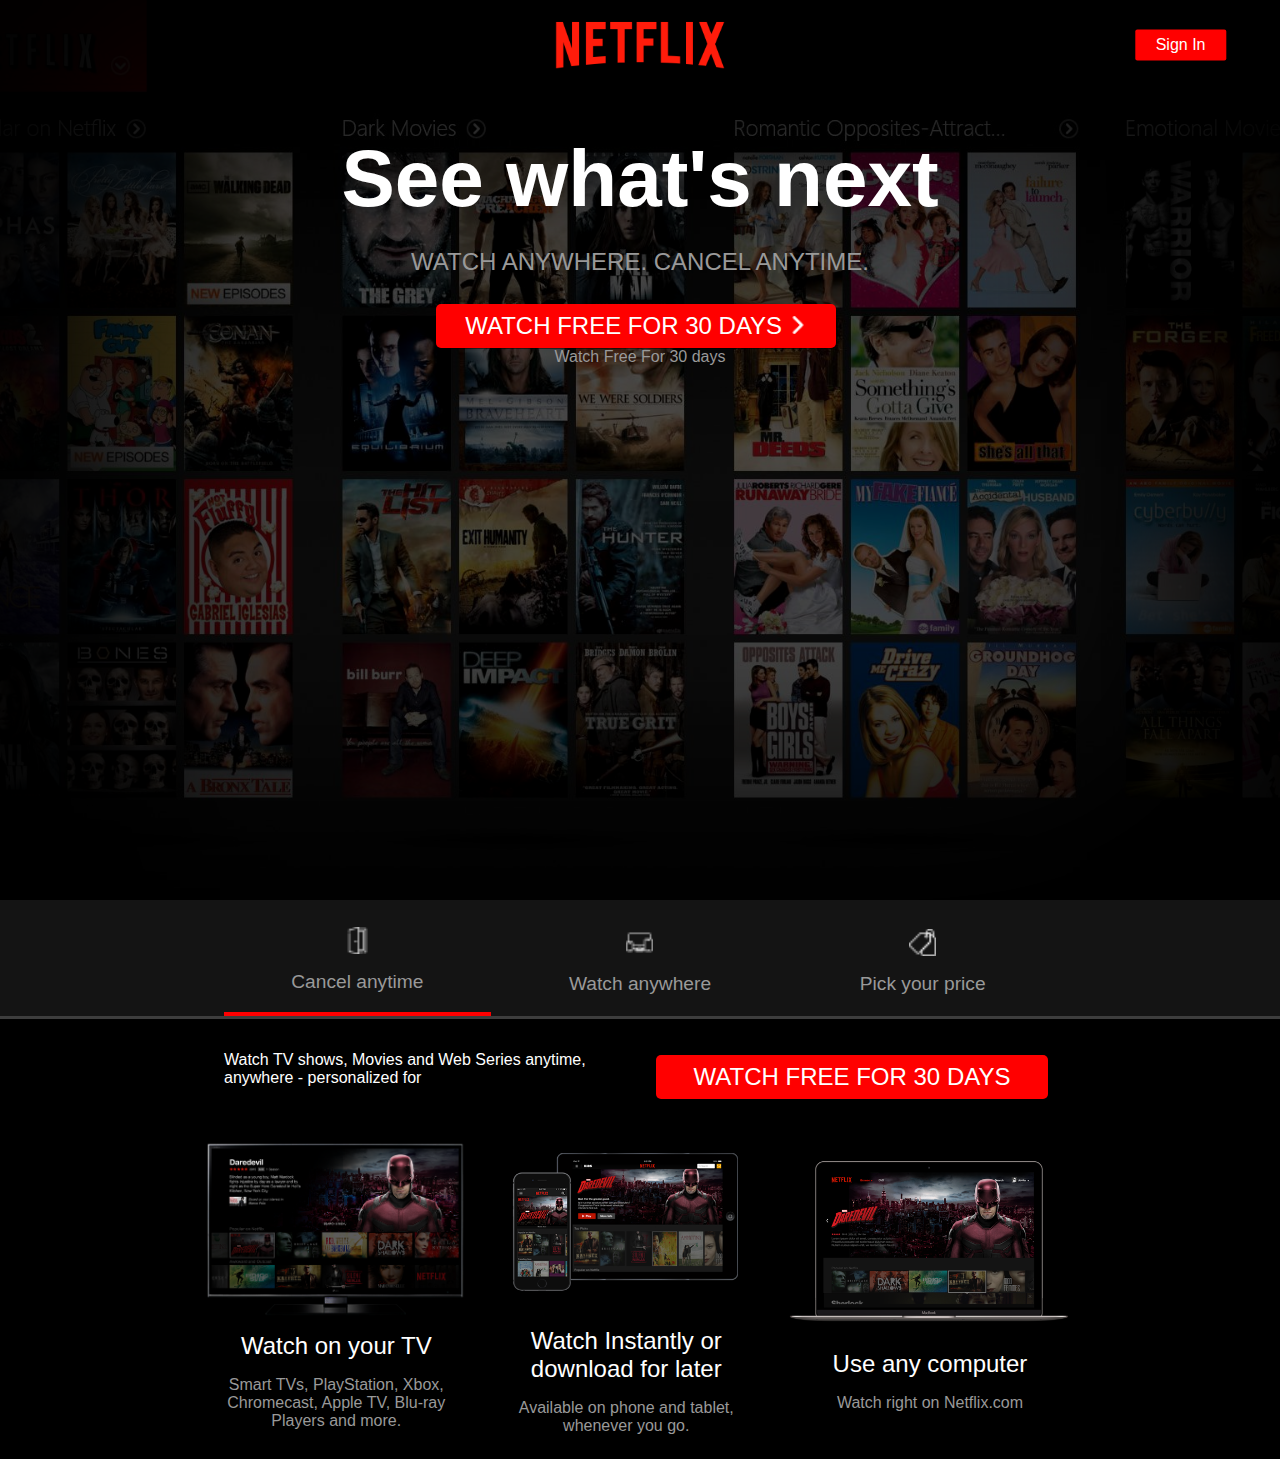
==== Non_comment-Html&CSS_PRACTICE2/index.html @ 4d21ea07 "Non Comment Html and Css Practive 2 Added" ====
<!DOCTYPE html>
<html lang="en">
<head>
    <meta charset="UTF-8">
    <meta http-equiv="X-UA-Compatible" content="IE=edge">
    <meta name="viewport" content="width=device-width, initial-scale=1.0">
    <link rel="icon" type="icon/image" href="Netflix_logo_PNG.png">
    <title>Netflix | Watch T.V Shows, Watch Web Series and Movies Online</title>
    <link rel="stylesheet" type="text/css"  href="style.css">
    
</head>
<body>
    
    <header class="showcase">
        <div class="showcase-top">
            <img  class="showcase-image" src="Netflix_logo_PNG.png" alt="Netflix">
            <a href="#" class="btn btn-rounded">Sign In</a>
        </div>
        <div>
            <div class="showcase-content">
                <h1>See what's next</h1>
                <p>Watch anywhere. Cancel anytime.</p>
                <a href="#" class="btn btn-xl">Watch Free For 30 Days <img class="rightArrowIcon" src="./right-arrowIcon.png" alt=""></a>
                    Watch Free For 30 days
                </a>
            </div>
        </div>
    </header>

    <!-- Lower Body -->

    <section class="tabs">
        <div class="container">
            <div id="tab-1" class="tab-item tab-border">
                <img class="sectionLogo" src="./ExitDoorIcon.png" alt="Exit">
                <p class="hide-sm">Cancel anytime</p>
            </div>
            <div id="tab-2" class="tab-item">
                <img class="sectionLogo" src="./DevicesIcon.png" alt="DEvices">
                <p class="hide-sm">Watch anywhere</p>
            </div>
            <div id="tab-3" class="tab-item">
                <img class="sectionLogo" src="./PriceTagIcon.png" alt="Pricing">
                <p class="hide-sm">Pick your price</p>
            </div>
        </div>
    </section>

    <section class="tab-content" >
            <div class="container">
                <!-- Content 1 -->
                <!-- <div id="tab-content-1" class="tab-content-item show">
                    <div class="tab-1-content-inner">
                        <div>
                            <p class="text-lg">
                                If you decided Netflix isn't for you - no problem. No commitment.
                                Cancel online anytime
                            </p>
                            <a href="#" class="btn btn-xl">Watch Free For 30 Days <img class="rightArrowIcon" src="./right-arrowIcon.png" alt=""></a>
                        </div>
                        <img class="tabContent1" src="tab-content-1.png" alt="">
                    </div>
                </div> -->

                <!-- Content 2 -->

                <div id="tab-2-content" class="tab-content-item">
                    <div class="tab-2-content-top">
                        <div class="text-lg">
                            Watch TV shows, Movies and Web Series anytime, anywhere - personalized for
                        </div>
                        <a href="#" class="btn btn-xl">Watch Free For 30 Days</a>
                    </div>
                    
                    <div class="tab-2-content-bottom">
                        <div>
                        <img class="DevicesImage" src="./Tab 2 Asset/Television.png" alt="Television">
                        <p class="text-md">Watch on your TV</p>
                        <p class="text-dark">Smart TVs, PlayStation, Xbox, Chromecast, Apple TV, Blu-ray Players and more.</p>
                       </div>
                       <div>
                        <img class="DevicesImage" src="./Tab 2 Asset/Mobile and Tablets.png" alt="Mobile and Laptops">
                        <p class="text-md">Watch Instantly or download for later</p>
                        <p class="text-dark">Available on phone and tablet, whenever you go.</p>
                       </div>
                       <div>
                        <img class="DevicesImage" src="./Tab 2 Asset/Laptop.png" alt="Laptop">
                        <p class="text-md">Use any computer</p>
                        <p class="text-dark">Watch right on Netflix.com</p>
                       </div>
                </div>  

                </div>

            </div>
    </section>
</body>
</html>
---- Non_comment-Html&CSS_PRACTICE2/style.css ----
:root{
    --primary-color:red;
    --dark-color:#141414;
}

*{
    padding: 0;margin: 0;box-sizing: border-box;
}

body{
    font-family: Arial, sans-serif;
    -webkit-font-smoothing: antialiased;
    background: #000;
    color: #999;
}
 
ul{
    list-style: none;
}

h1, h2, h3, h4{
    color: #fff;
}

a{
    color: #fff;
    text-decoration: none;
}

p{
    margin: 0.5rem 0;
}

.showcase{
    width: 100%;
    height: 100vh;
    position: relative;
    background: url("./netflix-wallpapers.jpg") no-repeat center center/cover;
    /* opacity: 0.8; */
}



.showcase::after{
    content: '';
    position: absolute;
    top: 0;
    left: 0;
    width: 100%;
    height: 100%;
    z-index: 1;
    background: rgba(0 ,0 ,0 ,0.7);
    box-shadow: inset 120px 100px 250px #000 , inset -120px -100px 250px #000;
}

.rightArrowIcon{
    height: 18px;
}



.showcase-top{
    position: relative;
    z-index: 2;
    height: 90px;

    /* left: 50%; */
}
.showcase-image{
    width: 170px;
    position: absolute;
    top: 50%;
    left: 50%;
    transform: translate(-50%, -50%);
}



.showcase-top a {
    position: absolute;
    top: 50%;
    right: 0;
    transform: translate(-50%, -50%);
}

.showcase-content{
    position: relative;
    margin: auto;
    display: flex;
    flex-direction: column;
    justify-content: center;
    align-items: center;
    margin-top: 5rem;
    z-index: 2;
}

.showcase-content h1{
    font-weight: 600;
    font-size: 5rem;
    line-height: 1.1rem;
    margin:0 0 2rem;
}

.showcase-content p{
    text-transform: uppercase;
    margin:2rem 0 2rem ;
    font-weight: 300;
    font-size: 1.5rem;
    line-height: 1.25rem;
}





.btn:hover{
    opacity: 0.9;
}

.btn-rounded{
    border-radius: 5px;
}

.btn.btn-xl{
    font-size: 1.5rem;
    padding: 0.5rem 1.8rem;
    border-radius: 5px;
    text-transform: uppercase;
}

/* Section */

.tabs{
    background: var(--dark-color);
    padding-top: 1rem;
    border-bottom: 3px solid #3d3d3d;
}

.tabs .container{
    display: grid;
    grid-template-columns: repeat(3,1fr);
    grid-gap: 1rem;
    align-items: center;
    justify-content: center;
    text-align: center;
}

.sectionLogo{
    height: 27px;
}

#tab-2-content .tab-2-content-top{
    display: grid;
    grid-template-columns: repeat(2, 1fr);
    grid-gap:2rem ;
    justify-content: center;
    align-items: center;
    margin: 2rem 0;
}

#tab-2-content .tab-2-content-bottom{
    display: grid;
    grid-template-columns: repeat(3, 1fr);
    grid-gap:1rem ;
    justify-content: center;
    align-items: center;
    text-align: center;
    margin: 1rem 0;
}

/* .tab-2-content-bottom{
    display: grid;
    grid-template-columns: repeat(3, 1fr);
    grid-gap: 2rem;
} */

.DevicesImage{
    height: 180px;
}

.text-md{
    font-weight: 400;
    font-size: 1.5rem;
    margin-bottom: 1rem;
    color: #fff;
}









/* utility .btn */
.btn{
    display: inline-block;
    background-color: var(--primary-color);
    color: #fff;
    padding:0.4rem 1.3rem;
    font-size: 1rem;
    text-align: center;
    border: none;
    cursor: pointer;
    margin-right:0.5rem;
    outline: none;
    box-shadow: 0 1px 0 rgba(0, 0, 0, 0.45);
    border-radius: 2px;
}

.tabs p{
    font-size: 1.2rem;
    padding-top: 0.3rem;
}

.tabs .container > div{
    padding: .7rem 0;
}

.tabs .container > div:hover{
    color: #fff;
    cursor: pointer;
}
.tab-border{
    border-bottom: var(--primary-color) 4px solid;
}

.tab-Content{
    padding: 3rem 0;
    background: #000;
}

#tab-content-1 .tab-1-content-inner{
    display: grid;
    grid-template-columns: repeat(2, 1fr);
    grid-gap: 2rem;
    align-items: center;
    justify-content: center;
}

.tabContent1{
    width: 500px;
}

/* utility continer */
.container{
    max-width: 70%;
    margin: auto;
    overflow: hidden;
    padding: 0 2rem;
}

.text-lg{
    font-size: 1rem;
    margin-bottom: 1rem;
    color: #fff;
}

.text-center{
    text-align: center;
}

.text-dark{
    color: #999;
}
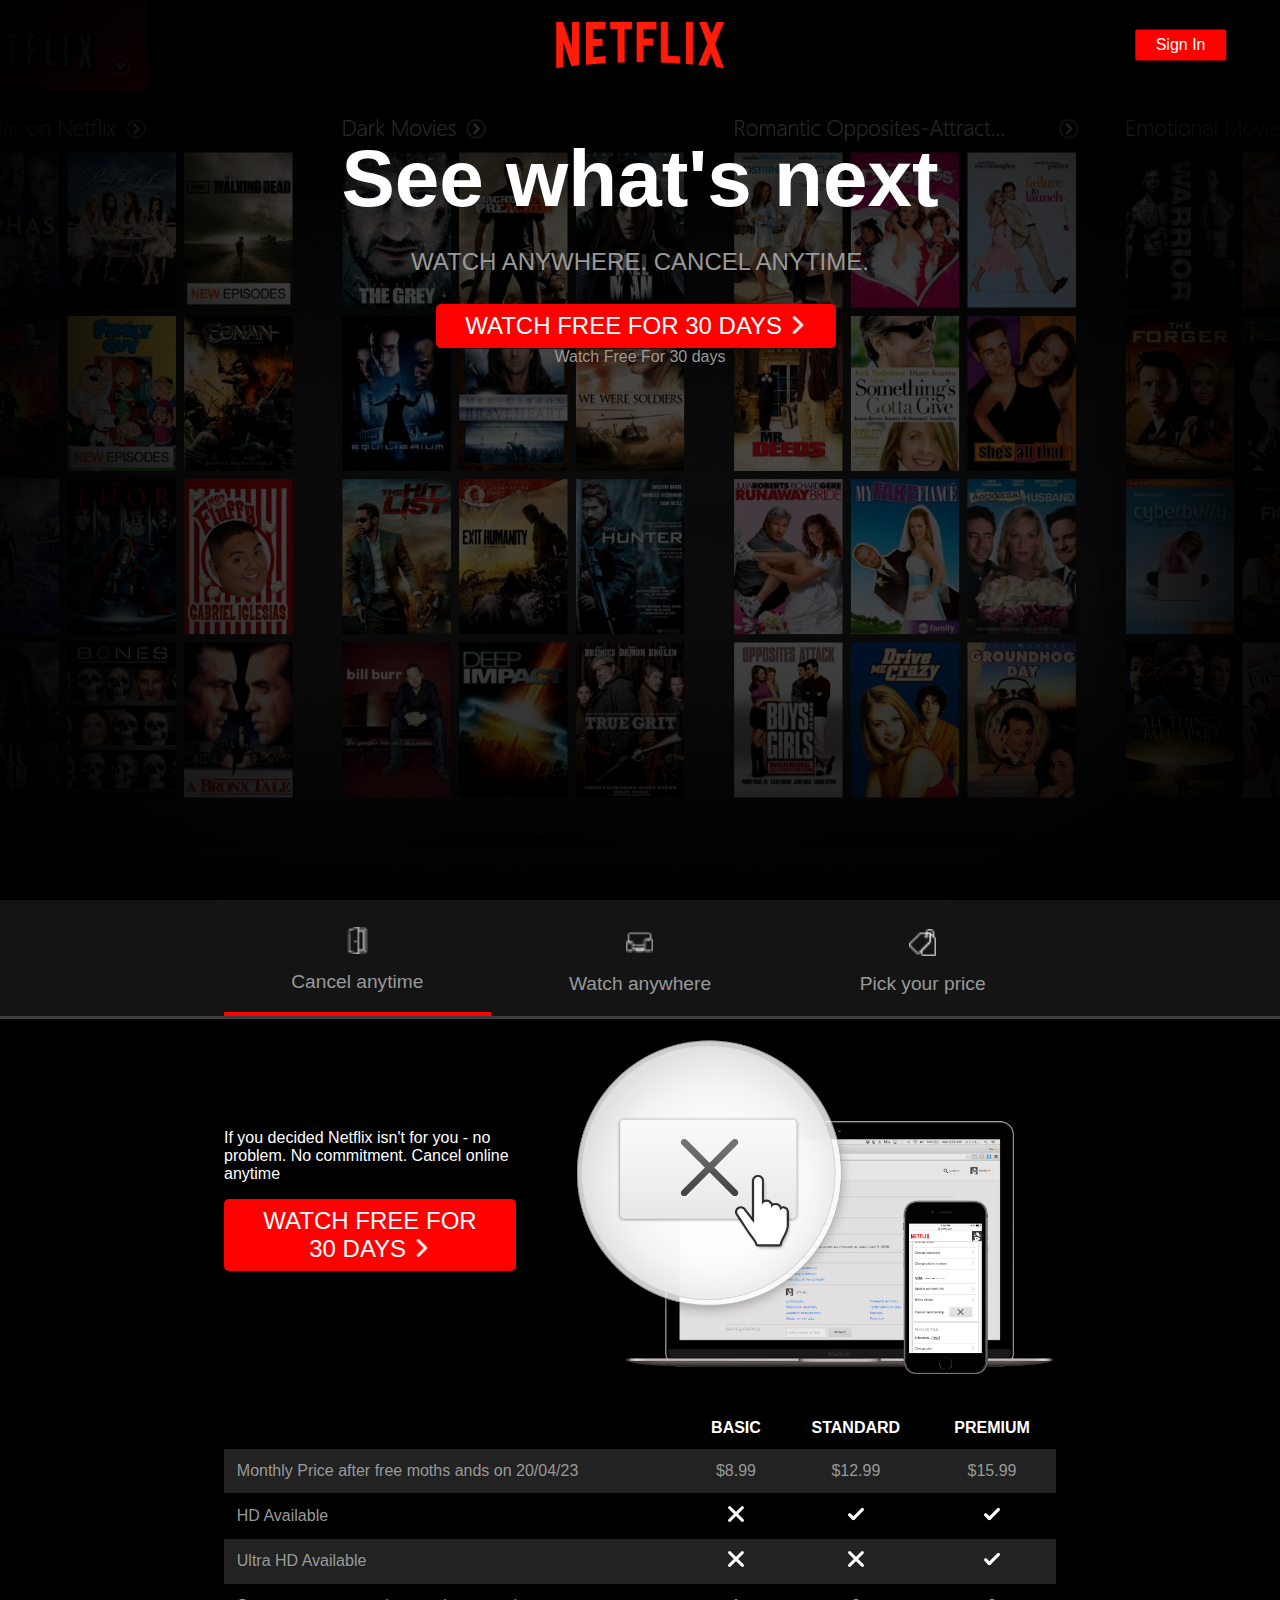
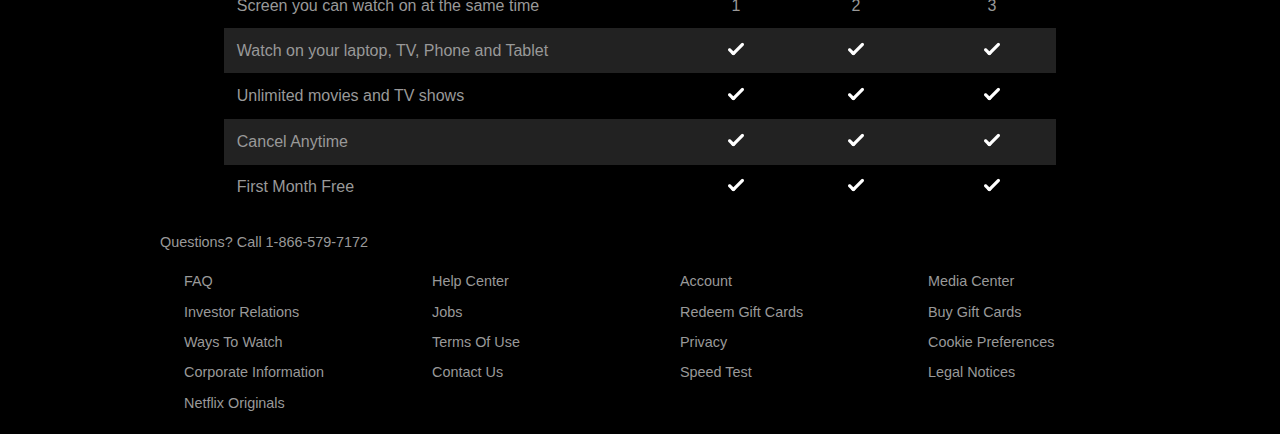
==== commit d8a8510e: "Non Comment Html and Css Practive 2 Added" ====
--- a/Non_comment-Html&CSS_PRACTICE2/index.html
+++ b/Non_comment-Html&CSS_PRACTICE2/index.html
@@ -49,18 +49,18 @@
     <section class="tab-content" >
             <div class="container">
                 <!-- Content 1 -->
-                <!-- <div id="tab-content-1" class="tab-content-item show">
+                <div id="tab-1-content" class="tab-content-item show">
                     <div class="tab-1-content-inner">
                         <div>
                             <p class="text-lg">
                                 If you decided Netflix isn't for you - no problem. No commitment.
                                 Cancel online anytime
                             </p>
-                            <a href="#" class="btn btn-xl">Watch Free For 30 Days <img class="rightArrowIcon" src="./right-arrowIcon.png" alt=""></a>
+                            <a href="#" class="btn btn-xl">Watch Free For 30 Days <img class="rightArrowIcon" src="./right-arrowIcon.png" alt="rightArrow"></a>
                         </div>
-                        <img class="tabContent1" src="tab-content-1.png" alt="">
+                        <img class="tabContent1" src="tab-1-content.png" alt="Exit">
                     </div>
-                </div> -->
+                </div>
 
                 <!-- Content 2 -->
 
@@ -92,7 +92,119 @@
 
                 </div>
 
+                <!-- Tab 3 content -->
+
+                <div id="tab-3-content" class="tab-content-item">
+                    <div class="text-center">
+                        <p class="text-lg">Choose one plan and watch everything on Netflix</p>
+                        <a href="#" class="btn btn-xl">Watch Free For 30 Days</a>
+                    </div>
+                </div>
+
+                <table class="table">
+                   <thead>
+                    <tr>
+                        <th></th>
+                        <th>Basic</th>
+                        <th>Standard</th>
+                        <th>Premium</th>
+                    </tr>
+                   </thead>
+                   <tbody>
+                    <tr>
+                        <td>Monthly Price after free moths ands on 20/04/23</td>
+                        <td>$8.99</td>
+                        <td>$12.99</td>
+                        <td>$15.99</td>
+                    </tr>
+
+                    <tr>
+                        <td>HD Available</td>
+                        <td><img src="./close.png" alt="Absent"></td>
+                        <td><img src="./right.png" alt="present"></td>
+                        <td><img src="./right.png" alt="present"></td>
+                    </tr>
+
+                    <tr>
+                        <td>Ultra HD Available</td>
+                        <td><img src="./close.png" alt="Absent"></td>
+                        <td><img src="./close.png" alt="Absent"></td>
+                        <td><img src="./right.png" alt="present"></td>
+                    </tr>
+
+                    <tr>
+                        <td>Screen you can watch on at the same time</td>
+                        <td>1</td>
+                        <td>2</td>
+                        <td>3</td>
+                    </tr>
+
+                    <tr>
+                        <td>Watch on your laptop, TV, Phone and Tablet</td>
+                        <td><img src="./right.png" alt="present"></td>
+                        <td><img src="./right.png" alt="present"></td>
+                        <td><img src="./right.png" alt="present"></td>
+                    </tr>
+
+                    <tr>
+                        <td>Unlimited movies and TV shows</td>
+                        <td><img src="./right.png" alt="present"></td>
+                        <td><img src="./right.png" alt="present"></td>
+                        <td><img src="./right.png" alt="present"></td>
+                    </tr>
+
+                    <tr>
+                        <td>Cancel Anytime</td>
+                        <td><img src="./right.png" alt="present"></td>
+                        <td><img src="./right.png" alt="present"></td>
+                        <td><img src="./right.png" alt="present"></td>
+                    </tr>
+
+                    <tr>
+                        <td>First Month Free</td>
+                        <td><img src="./right.png" alt="present"></td>
+                        <td><img src="./right.png" alt="present"></td>
+                        <td><img src="./right.png" alt="present"></td>
+                    </tr>
+
+                   </tbody>
+                </table>
+               
             </div>
     </section>
+
+    <footer class="footer">
+			<p>Questions? Call 1-866-579-7172</p>
+			<div class="footer-cols">
+				<ul>
+					<li><a href="#">FAQ</a></li>
+					<li><a href="#">Investor Relations</a></li>
+					<li><a href="#">Ways To Watch</a></li>
+					<li><a href="#">Corporate Information</a></li>
+					<li><a href="#">Netflix Originals</a></li>
+				</ul>
+				<ul>
+					<li><a href="#">Help Center</a></li>
+					<li><a href="#">Jobs</a></li>
+					<li><a href="#">Terms Of Use</a></li>
+					<li><a href="#">Contact Us</a></li>
+				</ul>
+				<ul>
+					<li><a href="#">Account</a></li>
+					<li><a href="#">Redeem Gift Cards</a></li>
+					<li><a href="#">Privacy</a></li>
+					<li><a href="#">Speed Test</a></li>
+				</ul>
+				<ul>
+					<li><a href="#">Media Center</a></li>
+					<li><a href="#">Buy Gift Cards</a></li>
+					<li><a href="#">Cookie Preferences</a></li>
+					<li><a href="#">Legal Notices</a></li>
+				</ul>
+			</div>
+
+		</footer>
+
 </body>
+<script src="index.js"></script>
 </html>--- a/Non_comment-Html&CSS_PRACTICE2/style.css
+++ b/Non_comment-Html&CSS_PRACTICE2/style.css
@@ -38,7 +38,6 @@
     background: url("./netflix-wallpapers.jpg") no-repeat center center/cover;
     /* opacity: 0.8; */
 }
-
 
 
 .showcase::after{
@@ -57,8 +56,6 @@
     height: 18px;
 }
 
-
-
 .showcase-top{
     position: relative;
     z-index: 2;
@@ -74,8 +71,6 @@
     transform: translate(-50%, -50%);
 }
 
-
-
 .showcase-top a {
     position: absolute;
     top: 50%;
@@ -109,10 +104,6 @@
     line-height: 1.25rem;
 }
 
-
-
-
-
 .btn:hover{
     opacity: 0.9;
 }
@@ -129,7 +120,6 @@
 }
 
 /* Section */
-
 .tabs{
     background: var(--dark-color);
     padding-top: 1rem;
@@ -168,14 +158,38 @@
     margin: 1rem 0;
 }
 
-/* .tab-2-content-bottom{
-    display: grid;
-    grid-template-columns: repeat(3, 1fr);
-    grid-gap: 2rem;
-} */
-
 .DevicesImage{
-    height: 180px;
+    height: 10em;
+    margin-top: 2rem;
+}
+
+.table{
+    width: 100%;
+    margin-top: 2rem;
+    border-collapse:collapse;
+    border-spacing: 0;
+}
+
+.table thead th{
+    text-transform: uppercase;
+    padding: 0.8rem;
+    color: #fff;
+}
+
+.table tbody tr td{
+    color: #999;
+    padding: 0.8rem ;
+    text-align: center;
+}
+
+.table tbody tr td:first-child{
+    text-align: left;
+}
+
+.table tbody tr:nth-child(odd){
+
+    background-color: #222;
+
 }
 
 .text-md{
@@ -184,14 +198,6 @@
     margin-bottom: 1rem;
     color: #fff;
 }
-
-
-
-
-
-
-
-
 
 /* utility .btn */
 .btn{
@@ -226,12 +232,27 @@
     border-bottom: var(--primary-color) 4px solid;
 }
 
+
+/* Hide content initailly */
+
+#tab-1-content,
+#tab-2-content,
+#tab-3-content{
+    display: none;
+}
+
+/* show */
+.show{
+    display: block !important;
+}
+
 .tab-Content{
     padding: 3rem 0;
     background: #000;
-}
-
-#tab-content-1 .tab-1-content-inner{
+    color: #fff;
+}
+
+#tab-1-content .tab-1-content-inner{
     display: grid;
     grid-template-columns: repeat(2, 1fr);
     grid-gap: 2rem;
@@ -263,4 +284,115 @@
 
 .text-dark{
     color: #999;
+}
+
+
+/* Footer */
+footer{
+    max-width: 75%;
+    margin: 1rem auto;
+    overflow: auto;
+}
+
+.footer-cols{
+    display: grid;
+    grid-template-columns: repeat(4 ,1fr);
+    grid-gap: 2rem;
+    margin-top: 1rem;
+
+}
+
+.footer li{
+    line-height: 1.9rem;
+}
+
+.footer, .footer a{
+color: #999;
+font-size: 0.9rem;
+}
+
+.footer a{
+    margin: 1.5rem;
+}
+
+
+/* Media Queries */
+
+@media(max-width: 960px){
+    .showcase{
+        height: 70vh;
+    }
+
+    .hide-sm{
+        display: none;
+    }
+
+    .showcase-top img{
+        top: 0%;
+        left: 5%;
+        transform: translate(10px);
+    }
+
+    .showcase-content h1{
+        font-size: 3.7rem;
+        line-height: 1rem;
+    }
+
+    .showcase-content p{
+        font-size: 1.4rem;
+    }
+
+    .btn-xl{
+        font-size: 1.5rem;
+        padding: 1.4rem 2rem;
+    }
+
+    .footer-cols{
+        grid-template-columns: repeat(2 , 1fr);
+    }
+
+    .text-lg{
+        font-size: 1.3rem;
+    }
+    .text-xl{
+        font-size: 1.5rem;
+    }
+    .text-md{
+        font-size: 1rem;
+    }
+
+}
+
+@media (max-width:700px){
+
+    .showcase::after{
+    box-shadow: inset 80px 70px 150px #000 , inset -80px -70px 150px #000;
+    }
+
+    #tab-1-content .tab-1-content-inner{
+        grid-template-columns: 1fr;
+        text-align: center;
+    }
+
+    #tab-2-content .tab-2-content-top{
+        grid-template-columns: 1fr;
+        text-align: center;
+    }
+
+    #tab-2-content .tab-2-content-bottom{
+        grid-template-columns: 1fr;
+        justify-content: center;
+        align-items: center;
+        text-align: center;
+    }
+}
+
+
+@media(max-width:1000px){
+    #tab-2-content .tab-2-content-bottom{
+        grid-template-columns: 1fr;
+        justify-content: center;
+        align-items: center;
+        text-align: center;
+    }
 }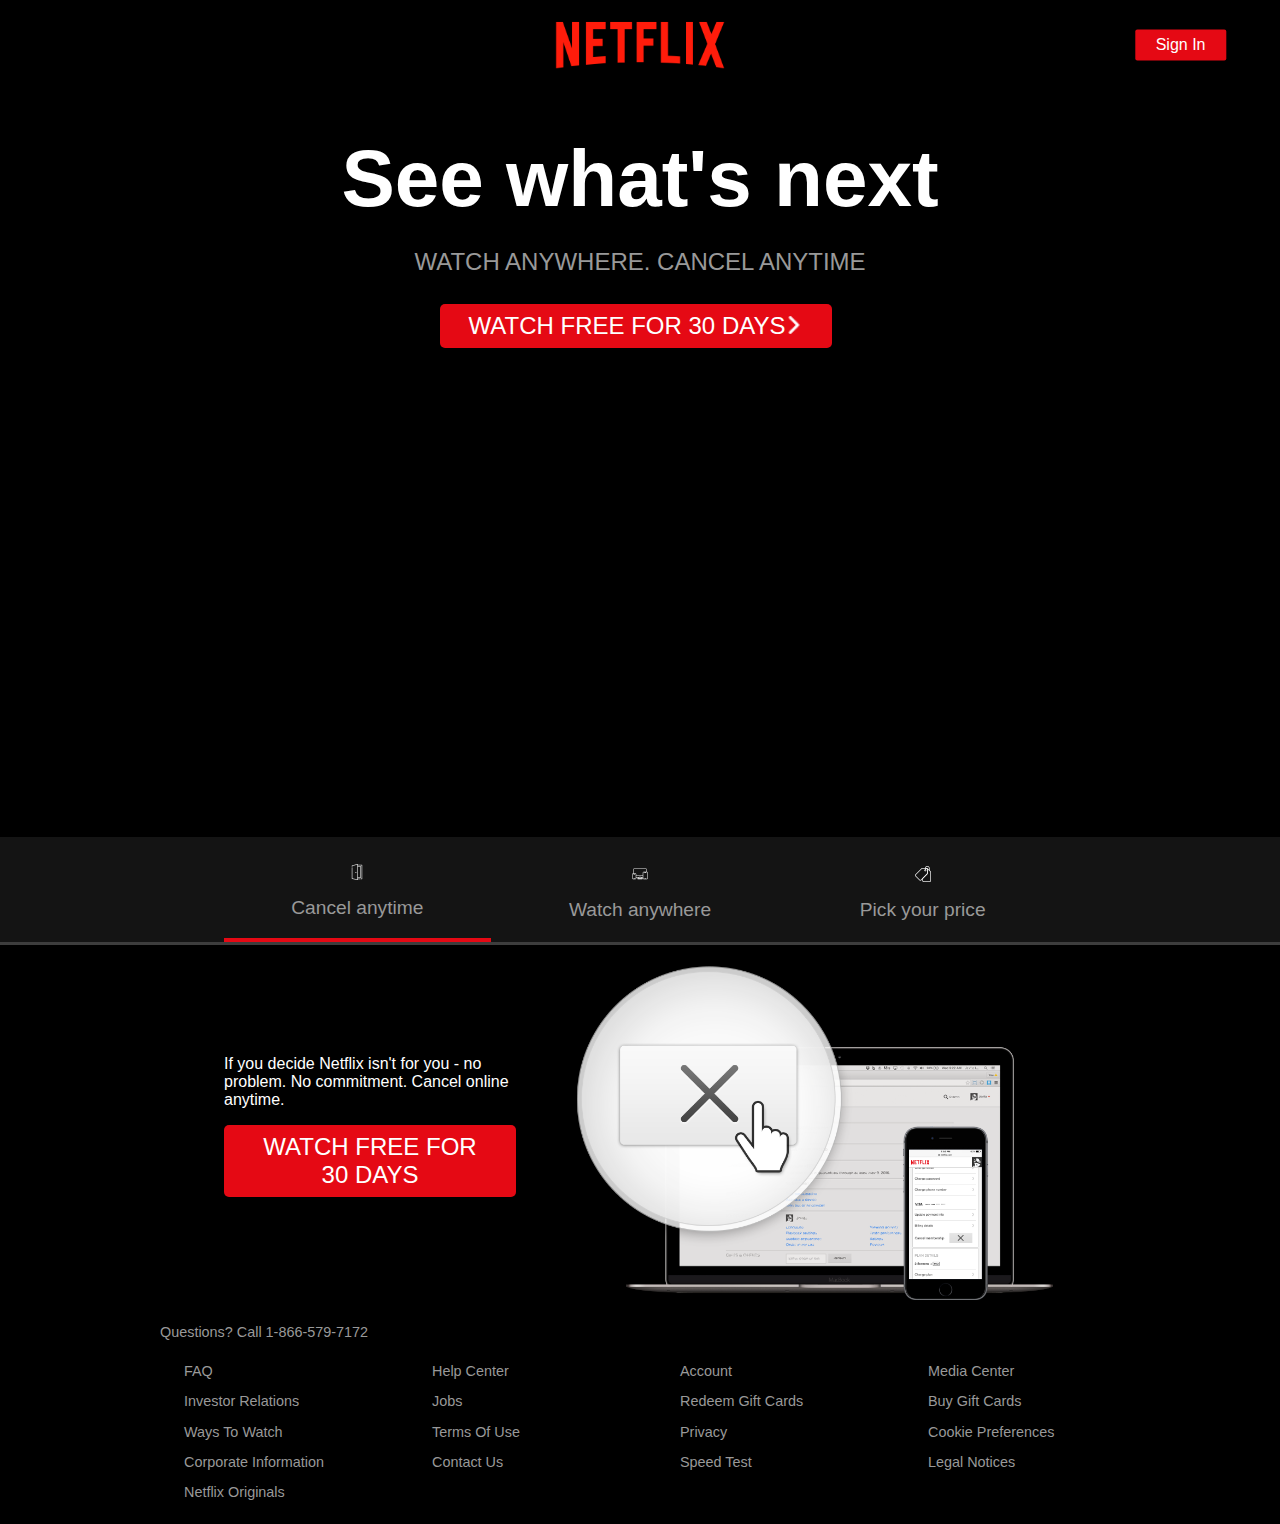
==== commit 396d41ab: "Non Comment Html and Css Practive 2 Added" ====
--- a/Non_comment-Html&CSS_PRACTICE2/index.html
+++ b/Non_comment-Html&CSS_PRACTICE2/index.html
@@ -4,107 +4,110 @@
     <meta charset="UTF-8">
     <meta http-equiv="X-UA-Compatible" content="IE=edge">
     <meta name="viewport" content="width=device-width, initial-scale=1.0">
-    <link rel="icon" type="icon/image" href="Netflix_logo_PNG.png">
+    <link rel="icon" type="icon/image" href="./Google Tab Image/Netflix Mark.png">
     <title>Netflix | Watch T.V Shows, Watch Web Series and Movies Online</title>
     <link rel="stylesheet" type="text/css"  href="style.css">
     
 </head>
 <body>
-    
+
+<!--Front Page  -->
     <header class="showcase">
         <div class="showcase-top">
-            <img  class="showcase-image" src="Netflix_logo_PNG.png" alt="Netflix">
+            <img  class="showcase-image" src="./Showcase Asset/Netflix_logo_PNG.png" alt="Netflix">
             <a href="#" class="btn btn-rounded">Sign In</a>
         </div>
-        <div>
-            <div class="showcase-content">
-                <h1>See what's next</h1>
-                <p>Watch anywhere. Cancel anytime.</p>
-                <a href="#" class="btn btn-xl">Watch Free For 30 Days <img class="rightArrowIcon" src="./right-arrowIcon.png" alt=""></a>
-                    Watch Free For 30 days
-                </a>
-            </div>
+        <div class="showcase-content">
+            <h1>See what's next</h1>
+            <p>Watch anywhere. Cancel Anytime</p>
+            <a href="#" class="btn btn-xl">
+                Watch Free For 30 Days<img class="rightArrowIcon" src="./Icon Assset/RightShiftArrowIcon.png" alt="rightArrow">
+            </a>
         </div>
     </header>
 
-    <!-- Lower Body -->
+<!--Option Tabs-->
 
     <section class="tabs">
         <div class="container">
             <div id="tab-1" class="tab-item tab-border">
-                <img class="sectionLogo" src="./ExitDoorIcon.png" alt="Exit">
+                <img class="sectionLogo" src="./Exit Device Price_tag Icon Asset/ExitDoorIcon.png" alt="Exit">
                 <p class="hide-sm">Cancel anytime</p>
             </div>
             <div id="tab-2" class="tab-item">
-                <img class="sectionLogo" src="./DevicesIcon.png" alt="DEvices">
+                <img class="sectionLogo" src="./Exit Device Price_tag Icon Asset/DevicesIcon.png" alt="Device">
                 <p class="hide-sm">Watch anywhere</p>
             </div>
             <div id="tab-3" class="tab-item">
-                <img class="sectionLogo" src="./PriceTagIcon.png" alt="Pricing">
+                <img class="sectionLogo" src="./Exit Device Price_tag Icon Asset/PriceTagIcon.png" alt="Pricing">
                 <p class="hide-sm">Pick your price</p>
             </div>
         </div>
     </section>
+
+<!-- All Mid Body Content -->
 
     <section class="tab-content" >
             <div class="container">
+
                 <!-- Content 1 -->
                 <div id="tab-1-content" class="tab-content-item show">
-                    <div class="tab-1-content-inner">
-                        <div>
-                            <p class="text-lg">
-                                If you decided Netflix isn't for you - no problem. No commitment.
-                                Cancel online anytime
-                            </p>
-                            <a href="#" class="btn btn-xl">Watch Free For 30 Days <img class="rightArrowIcon" src="./right-arrowIcon.png" alt="rightArrow"></a>
-                        </div>
-                        <img class="tabContent1" src="tab-1-content.png" alt="Exit">
-                    </div>
-                </div>
+					<div class="tab-1-content-inner">
+						<div>
+							<p class="text-lg">
+								If you decide Netflix isn't for you - no problem. No commitment.
+								Cancel online anytime.
+							</p>
+							<a href="#" class="btn btn-xl">Watch Free For 30 Days</a>
+						</div>
+						<img class="tabContent1" src="./Content 1 Asset/DesktopImage.png" alt="Exit">
+					</div>
+				</div>
 
                 <!-- Content 2 -->
-
                 <div id="tab-2-content" class="tab-content-item">
-                    <div class="tab-2-content-top">
-                        <div class="text-lg">
-                            Watch TV shows, Movies and Web Series anytime, anywhere - personalized for
-                        </div>
-                        <a href="#" class="btn btn-xl">Watch Free For 30 Days</a>
-                    </div>
-                    
-                    <div class="tab-2-content-bottom">
-                        <div>
-                        <img class="DevicesImage" src="./Tab 2 Asset/Television.png" alt="Television">
-                        <p class="text-md">Watch on your TV</p>
-                        <p class="text-dark">Smart TVs, PlayStation, Xbox, Chromecast, Apple TV, Blu-ray Players and more.</p>
-                       </div>
-                       <div>
-                        <img class="DevicesImage" src="./Tab 2 Asset/Mobile and Tablets.png" alt="Mobile and Laptops">
-                        <p class="text-md">Watch Instantly or download for later</p>
-                        <p class="text-dark">Available on phone and tablet, whenever you go.</p>
-                       </div>
-                       <div>
-                        <img class="DevicesImage" src="./Tab 2 Asset/Laptop.png" alt="Laptop">
-                        <p class="text-md">Use any computer</p>
-                        <p class="text-dark">Watch right on Netflix.com</p>
-                       </div>
-                </div>  
-
-                </div>
-
-                <!-- Tab 3 content -->
-
-                <div id="tab-3-content" class="tab-content-item">
-                    <div class="text-center">
-                        <p class="text-lg">Choose one plan and watch everything on Netflix</p>
-                        <a href="#" class="btn btn-xl">Watch Free For 30 Days</a>
-                    </div>
-                </div>
-
-                <table class="table">
-                   <thead>
-                    <tr>
-                        <th></th>
+					<div class="tab-2-content-top">
+						<p class="text-lg">
+							Watch TV shows and movies anytime, anywhere — personalized for
+							you.
+						</p>
+						<a href="#" class="btn btn-xl">Watch Free For 30 Days</a>
+					</div>
+					<div class="tab-2-content-bottom">
+						<div>
+							<img class="DevicesImage" src="./Content 2 Asset/Television.png" alt="Television">
+							<p class="text-md">Watch on your TV</p>
+							<p class="text-dark">Smart TVs, PlayStation, Xbox, Chromecast, Apple TV, Blu-ray Players and more.</p>
+						</div>
+						<div>
+							 <img class="DevicesImage" src="./Content 2 Asset/Mobile and Tablets.png" alt="Mobile and Laptops">
+							<p class="text-md">Watch instantly or download for later</p>
+							<p class="text-dark">Available on phone and tablet, wherever you go.</p>
+						</div>
+						<div>
+							<img class="DevicesImage" src="./Content 2 Asset/Laptop.png" alt="Laptop">
+							<p class="text-md">Use any computer</p>
+							<p class="text-dark">Watch right on Netflix.com.</p>
+						</div>
+					</div>
+				</div>
+
+                <!--Content 3 -->
+
+         <div id="tab-3-content" class="tab-content-item">
+            <div class="text-center">
+                <p class="text-lg">
+                    Choose one plan and watch everything on Netflix
+                </p>
+                    <a href="#" class="btn btn-xl">Watch Free For 30 Days</a>
+            </div>
+
+            <!-- Content 3,s Table Content -->
+
+            <table class="table">
+                <thead>
+                    <tr>
+                            <th></th>
                         <th>Basic</th>
                         <th>Standard</th>
                         <th>Premium</th>
@@ -120,16 +123,16 @@
 
                     <tr>
                         <td>HD Available</td>
-                        <td><img src="./close.png" alt="Absent"></td>
-                        <td><img src="./right.png" alt="present"></td>
-                        <td><img src="./right.png" alt="present"></td>
+                        <td><img src="./Icon Assset/CrossIcon.png" alt="Absent"></td>
+                        <td><img src="./Icon Assset/RightTickIcon.png" alt="present"></td>
+                        <td><img src="./Icon Assset/RightTickIcon.png" alt="present"></td>
                     </tr>
 
                     <tr>
                         <td>Ultra HD Available</td>
-                        <td><img src="./close.png" alt="Absent"></td>
-                        <td><img src="./close.png" alt="Absent"></td>
-                        <td><img src="./right.png" alt="present"></td>
+                        <td><img src="./Icon Assset/CrossIcon.png" alt="Absent"></td>
+                        <td><img src="./Icon Assset/CrossIcon.png" alt="Absent"></td>
+                        <td><img src="./Icon Assset/RightTickIcon.png" alt="present"></td>
                     </tr>
 
                     <tr>
@@ -141,37 +144,38 @@
 
                     <tr>
                         <td>Watch on your laptop, TV, Phone and Tablet</td>
-                        <td><img src="./right.png" alt="present"></td>
-                        <td><img src="./right.png" alt="present"></td>
-                        <td><img src="./right.png" alt="present"></td>
+                        <td><img src="./Icon Assset/RightTickIcon.png" alt="present"></td>
+                        <td><img src="./Icon Assset/RightTickIcon.png" alt="present"></td>
+                        <td><img src="./Icon Assset/RightTickIcon.png" alt="present"></td>
                     </tr>
 
                     <tr>
                         <td>Unlimited movies and TV shows</td>
-                        <td><img src="./right.png" alt="present"></td>
-                        <td><img src="./right.png" alt="present"></td>
-                        <td><img src="./right.png" alt="present"></td>
+                        <td><img src="./Icon Assset/RightTickIcon.png" alt="present"></td>
+                        <td><img src="./Icon Assset/RightTickIcon.png" alt="present"></td>
+                        <td><img src="./Icon Assset/RightTickIcon.png" alt="present"></td>
                     </tr>
 
                     <tr>
                         <td>Cancel Anytime</td>
-                        <td><img src="./right.png" alt="present"></td>
-                        <td><img src="./right.png" alt="present"></td>
-                        <td><img src="./right.png" alt="present"></td>
+                        <td><img src="./Icon Assset/RightTickIcon.png" alt="present"></td>
+                        <td><img src="./Icon Assset/RightTickIcon.png" alt="present"></td>
+                        <td><img src="./Icon Assset/RightTickIcon.png" alt="present"></td>
                     </tr>
 
                     <tr>
                         <td>First Month Free</td>
-                        <td><img src="./right.png" alt="present"></td>
-                        <td><img src="./right.png" alt="present"></td>
-                        <td><img src="./right.png" alt="present"></td>
-                    </tr>
-
-                   </tbody>
-                </table>
-               
-            </div>
-    </section>
+                        <td><img src="./Icon Assset/RightTickIcon.png" alt="present"></td>
+                        <td><img src="./Icon Assset/RightTickIcon.png" alt="present"></td>
+                        <td><img src="./Icon Assset/RightTickIcon.png" alt="present"></td>
+                    </tr>
+                </tbody>
+            </table>
+        </div>
+    </div>
+</section>
+
+<!-- Footer -->
 
     <footer class="footer">
 			<p>Questions? Call 1-866-579-7172</p>
--- a/Non_comment-Html&CSS_PRACTICE2/style.css
+++ b/Non_comment-Html&CSS_PRACTICE2/style.css
@@ -1,68 +1,68 @@
-:root{
-    --primary-color:red;
-    --dark-color:#141414;
-}
-
-*{
-    padding: 0;margin: 0;box-sizing: border-box;
-}
-
-body{
-    font-family: Arial, sans-serif;
-    -webkit-font-smoothing: antialiased;
-    background: #000;
-    color: #999;
-}
- 
-ul{
-    list-style: none;
-}
-
-h1, h2, h3, h4{
-    color: #fff;
-}
-
-a{
-    color: #fff;
-    text-decoration: none;
-}
-
-p{
-    margin: 0.5rem 0;
-}
-
-.showcase{
-    width: 100%;
-    height: 100vh;
-    position: relative;
-    background: url("./netflix-wallpapers.jpg") no-repeat center center/cover;
-    /* opacity: 0.8; */
-}
-
-
-.showcase::after{
-    content: '';
-    position: absolute;
-    top: 0;
-    left: 0;
-    width: 100%;
-    height: 100%;
-    z-index: 1;
-    background: rgba(0 ,0 ,0 ,0.7);
-    box-shadow: inset 120px 100px 250px #000 , inset -120px -100px 250px #000;
-}
-
-.rightArrowIcon{
-    height: 18px;
-}
-
-.showcase-top{
-    position: relative;
-    z-index: 2;
-    height: 90px;
-
-    /* left: 50%; */
-}
+/* Global Styles */
+:root {
+	--primary-color: #e50914;
+	--dark-color: #141414;
+	--light-color: #f4f4f4;
+}
+
+* {
+	box-sizing: border-box;
+	margin: 0;
+	padding: 0;
+}
+
+body {
+	font-family: 'Arial', sans-serif;
+	-webkit-font-smoothing: antialiased;
+	background: #000;
+	color: #999;
+}
+
+ul {
+	list-style: none;
+}
+
+h1,
+h2,
+h3,
+h4 {
+	color: #fff;
+}
+
+a {
+	color: #fff;
+	text-decoration: none;
+}
+
+p {
+	margin: 0.5rem 0;
+}
+
+.showcase {
+	width: 100%;
+	height: 93vh;
+	position: relative;
+	background: url('https://i.ibb.co/vXqDmnh/background.jpg') no-repeat center center/cover;
+}
+
+.showcase::after {
+	content: '';
+	position: absolute;
+	top: 0;
+	left: 0;
+	width: 100%;
+	height: 100%;
+	z-index: 1;
+	background: rgba(0, 0, 0, 0.6);
+	box-shadow: inset 120px 100px 250px #000000, inset -120px -100px 250px #000000;
+}
+
+.showcase-top {
+	position: relative;
+	z-index: 2;
+	height: 90px;
+}
+
 .showcase-image{
     width: 170px;
     position: absolute;
@@ -135,8 +135,19 @@
     text-align: center;
 }
 
-.sectionLogo{
-    height: 27px;
+
+
+#tab-1-content .tab-1-content-inner{
+    display: grid;
+    grid-template-columns: repeat(2, 1fr);
+    grid-gap: 2rem;
+    align-items: center;
+    justify-content: center;
+}
+
+
+.tabContent1{
+    width: 500px;
 }
 
 #tab-2-content .tab-2-content-top{
@@ -156,11 +167,6 @@
     align-items: center;
     text-align: center;
     margin: 1rem 0;
-}
-
-.DevicesImage{
-    height: 10em;
-    margin-top: 2rem;
 }
 
 .table{
@@ -232,36 +238,25 @@
     border-bottom: var(--primary-color) 4px solid;
 }
 
-
-/* Hide content initailly */
-
+/* Hide initial content */
 #tab-1-content,
 #tab-2-content,
-#tab-3-content{
-    display: none;
+#tab-3-content {
+	display: none;
+	opacity: 0;
 }
 
 /* show */
-.show{
-    display: block !important;
+.show {
+	display: block !important;
+	opacity: 1 !important;
+	transition: all 1000 ease-in;
 }
 
 .tab-Content{
     padding: 3rem 0;
     background: #000;
     color: #fff;
-}
-
-#tab-1-content .tab-1-content-inner{
-    display: grid;
-    grid-template-columns: repeat(2, 1fr);
-    grid-gap: 2rem;
-    align-items: center;
-    justify-content: center;
-}
-
-.tabContent1{
-    width: 500px;
 }
 
 /* utility continer */
@@ -286,7 +281,6 @@
     color: #999;
 }
 
-
 /* Footer */
 footer{
     max-width: 75%;
@@ -318,81 +312,109 @@
 
 /* Media Queries */
 
-@media(max-width: 960px){
-    .showcase{
-        height: 70vh;
-    }
-
-    .hide-sm{
-        display: none;
-    }
-
-    .showcase-top img{
-        top: 0%;
-        left: 5%;
-        transform: translate(10px);
-    }
-
-    .showcase-content h1{
-        font-size: 3.7rem;
-        line-height: 1rem;
-    }
-
-    .showcase-content p{
-        font-size: 1.4rem;
-    }
-
-    .btn-xl{
-        font-size: 1.5rem;
-        padding: 1.4rem 2rem;
-    }
-
-    .footer-cols{
-        grid-template-columns: repeat(2 , 1fr);
-    }
-
-    .text-lg{
-        font-size: 1.3rem;
-    }
-    .text-xl{
-        font-size: 1.5rem;
-    }
-    .text-md{
-        font-size: 1rem;
-    }
-
-}
-
-@media (max-width:700px){
-
-    .showcase::after{
-    box-shadow: inset 80px 70px 150px #000 , inset -80px -70px 150px #000;
-    }
-
-    #tab-1-content .tab-1-content-inner{
-        grid-template-columns: 1fr;
-        text-align: center;
-    }
-
-    #tab-2-content .tab-2-content-top{
-        grid-template-columns: 1fr;
-        text-align: center;
-    }
-
-    #tab-2-content .tab-2-content-bottom{
-        grid-template-columns: 1fr;
-        justify-content: center;
-        align-items: center;
-        text-align: center;
-    }
-}
-
-
-@media(max-width:1000px){
-    #tab-2-content .tab-2-content-bottom{
-        grid-template-columns: 1fr;
-        justify-content: center;
-        align-items: center;
-        text-align: center;
-    }
-}+@media (max-width: 960px) {
+
+    .showcase {
+    height: 100vh;
+}
+
+.hide-sm {
+    display: none;
+}
+
+.showcase-top img {
+    top: 30%;
+    left: 5%;
+    transform: translate(0);
+}
+
+.showcase-content h1 {
+    font-size: 3.7rem;
+    line-height: 1;
+}
+
+.showcase-content p {
+    font-size: 1.5rem;
+}
+
+.footer .footer-cols {
+    grid-template-columns: repeat(2, 1fr);
+}
+
+.btn-xl {
+    font-size: 1.5rem;
+    padding: 1.4rem 2rem;
+    text-transform: uppercase;
+}
+
+.text-xl {
+    font-size: 1.5rem;
+}
+
+.text-lg {
+    font-size: 1.3rem;
+    margin-bottom: 1rem;
+}
+
+.text-md {
+    margin-bottom: 1rem;
+    font-size: 1.2rem;
+}
+}
+
+@media (max-width: 700px) {
+.showcase::after {
+    background: rgba(0, 0, 0, 0.6);
+    box-shadow: inset 80px 80px 150px #000000, inset -80px -80px 150px #000000;
+}
+
+.showcase-content h1 {
+    font-size: 2.5rem;
+    line-height: 1;
+}
+
+.showcase-content p {
+    font-size: 1rem;
+}
+
+#tab-1-content .tab-1-content-inner {
+    grid-template-columns: 1fr;
+    text-align: center;
+}
+
+#tab-2-content .tab-2-content-top {
+    display: block;
+    text-align: center;
+}
+
+#tab-2-content .tab-2-content-bottom {
+    margin-top: 2rem;
+    display: grid;
+    grid-template-columns: 1fr;
+    grid-gap: 2rem;
+    text-align: center;
+}
+
+.btn-xl {
+    font-size: 1rem;
+    padding: 1.2rem 1.6rem;
+    text-transform: uppercase;
+}
+}
+
+@media(max-height: 600px) {
+.showcase-content {
+margin-top: 3rem;
+}
+}
+
+/*Images Resizing*/
+
+.DevicesImage{
+    height: 10em;
+    margin-top: 2rem;
+}
+
+.rightArrowIcon{
+    height: 18px;
+}
